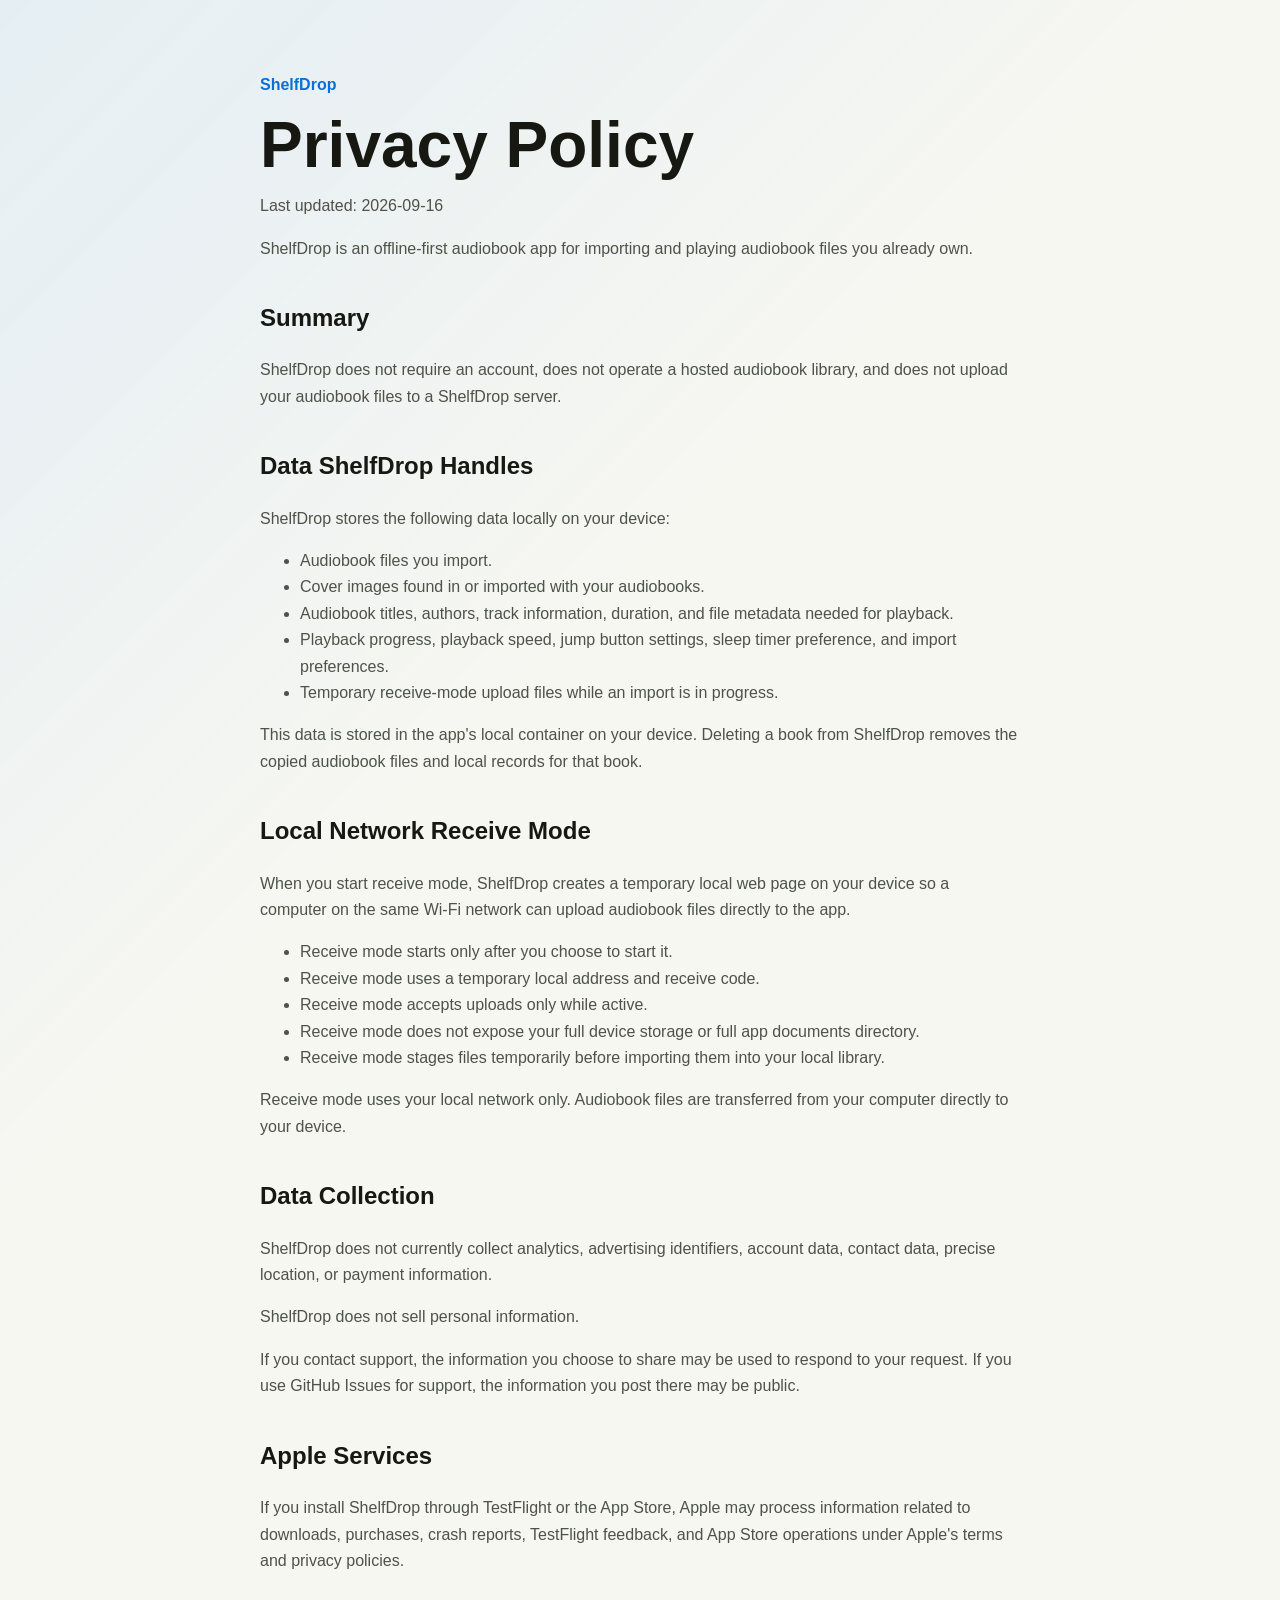
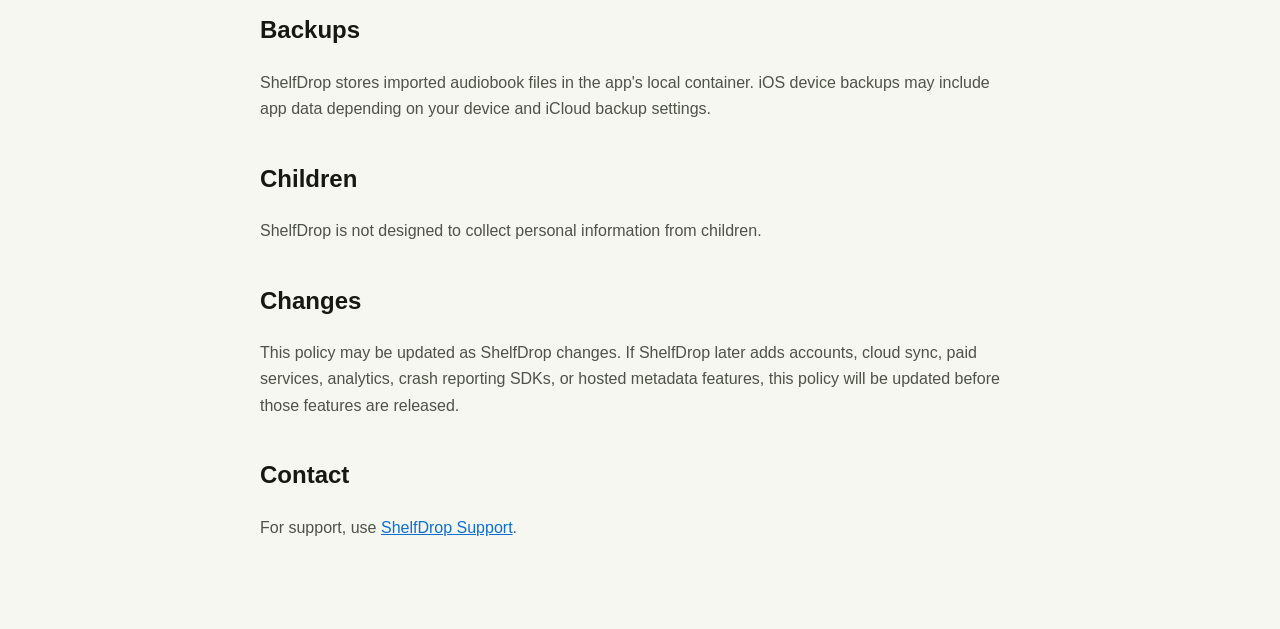
==== privacy.html @ f7dddd5e "Publish ShelfDrop public site" ====
<!doctype html>
<html lang="en">
<head>
  <meta charset="utf-8">
  <meta name="viewport" content="width=device-width, initial-scale=1">
  <title>ShelfDrop Privacy Policy</title>
  <link rel="stylesheet" href="styles.css">
</head>
<body>
  <main class="shell prose">
    <a class="back" href="index.html">ShelfDrop</a>
    <h1>Privacy Policy</h1>
    <p class="muted">Last updated: 2026-09-16</p>

    <p>ShelfDrop is an offline-first audiobook app for importing and playing audiobook files you already own.</p>

    <h2>Summary</h2>
    <p>ShelfDrop does not require an account, does not operate a hosted audiobook library, and does not upload your audiobook files to a ShelfDrop server.</p>

    <h2>Data ShelfDrop Handles</h2>
    <p>ShelfDrop stores the following data locally on your device:</p>
    <ul>
      <li>Audiobook files you import.</li>
      <li>Cover images found in or imported with your audiobooks.</li>
      <li>Audiobook titles, authors, track information, duration, and file metadata needed for playback.</li>
      <li>Playback progress, playback speed, jump button settings, sleep timer preference, and import preferences.</li>
      <li>Temporary receive-mode upload files while an import is in progress.</li>
    </ul>
    <p>This data is stored in the app's local container on your device. Deleting a book from ShelfDrop removes the copied audiobook files and local records for that book.</p>

    <h2>Local Network Receive Mode</h2>
    <p>When you start receive mode, ShelfDrop creates a temporary local web page on your device so a computer on the same Wi-Fi network can upload audiobook files directly to the app.</p>
    <ul>
      <li>Receive mode starts only after you choose to start it.</li>
      <li>Receive mode uses a temporary local address and receive code.</li>
      <li>Receive mode accepts uploads only while active.</li>
      <li>Receive mode does not expose your full device storage or full app documents directory.</li>
      <li>Receive mode stages files temporarily before importing them into your local library.</li>
    </ul>
    <p>Receive mode uses your local network only. Audiobook files are transferred from your computer directly to your device.</p>

    <h2>Data Collection</h2>
    <p>ShelfDrop does not currently collect analytics, advertising identifiers, account data, contact data, precise location, or payment information.</p>
    <p>ShelfDrop does not sell personal information.</p>
    <p>If you contact support, the information you choose to share may be used to respond to your request. If you use GitHub Issues for support, the information you post there may be public.</p>

    <h2>Apple Services</h2>
    <p>If you install ShelfDrop through TestFlight or the App Store, Apple may process information related to downloads, purchases, crash reports, TestFlight feedback, and App Store operations under Apple's terms and privacy policies.</p>

    <h2>Backups</h2>
    <p>ShelfDrop stores imported audiobook files in the app's local container. iOS device backups may include app data depending on your device and iCloud backup settings.</p>

    <h2>Children</h2>
    <p>ShelfDrop is not designed to collect personal information from children.</p>

    <h2>Changes</h2>
    <p>This policy may be updated as ShelfDrop changes. If ShelfDrop later adds accounts, cloud sync, paid services, analytics, crash reporting SDKs, or hosted metadata features, this policy will be updated before those features are released.</p>

    <h2>Contact</h2>
    <p>For support, use <a href="support.html">ShelfDrop Support</a>.</p>
  </main>
</body>
</html>
---- styles.css ----
:root {
  color-scheme: light dark;
  font-family: -apple-system, BlinkMacSystemFont, "Segoe UI", sans-serif;
  background: #f7f7f2;
  color: #171812;
}

body {
  margin: 0;
  min-height: 100vh;
  background:
    linear-gradient(135deg, rgba(10, 132, 255, 0.08), transparent 35%),
    #f7f7f2;
}

a {
  color: #0a70d8;
}

.shell {
  width: min(760px, calc(100vw - 32px));
  margin: 0 auto;
  padding: 72px 0;
}

.eyebrow {
  margin: 0 0 12px;
  color: #0a70d8;
  font-weight: 800;
  letter-spacing: 0.08em;
  text-transform: uppercase;
}

h1 {
  margin: 0;
  max-width: 720px;
  font-size: clamp(2.4rem, 8vw, 5rem);
  line-height: 0.98;
}

.lead {
  max-width: 620px;
  margin: 24px 0 0;
  color: #50544a;
  font-size: 1.2rem;
  line-height: 1.6;
}

.panel {
  margin-top: 56px;
  padding: 24px;
  border: 1px solid #d9dccf;
  border-radius: 8px;
  background: rgba(255, 255, 255, 0.78);
}

.panel h2 {
  margin-top: 0;
}

.links {
  display: flex;
  flex-wrap: wrap;
  gap: 12px;
}

.links a {
  display: inline-block;
  padding: 12px 14px;
  border-radius: 6px;
  background: #0a70d8;
  color: white;
  font-weight: 700;
  text-decoration: none;
}

.prose {
  max-width: 760px;
  line-height: 1.65;
}

.prose h1 {
  margin-top: 16px;
  font-size: clamp(2.2rem, 7vw, 4rem);
}

.prose h2 {
  margin-top: 36px;
}

.prose h3 {
  margin-top: 24px;
}

.muted,
.prose p,
.prose li {
  color: #4e5248;
}

.back {
  font-weight: 800;
  text-decoration: none;
}

@media (prefers-color-scheme: dark) {
  :root {
    background: #12130f;
    color: #f6f6ed;
  }

  body {
    background:
      linear-gradient(135deg, rgba(10, 132, 255, 0.16), transparent 35%),
      #12130f;
  }

  a,
  .eyebrow {
    color: #7ab8ff;
  }

  .lead,
  .muted,
  .prose p,
  .prose li {
    color: #c6cabd;
  }

  .panel {
    border-color: #3d4237;
    background: rgba(31, 34, 27, 0.86);
  }

  .links a {
    color: white;
  }
}
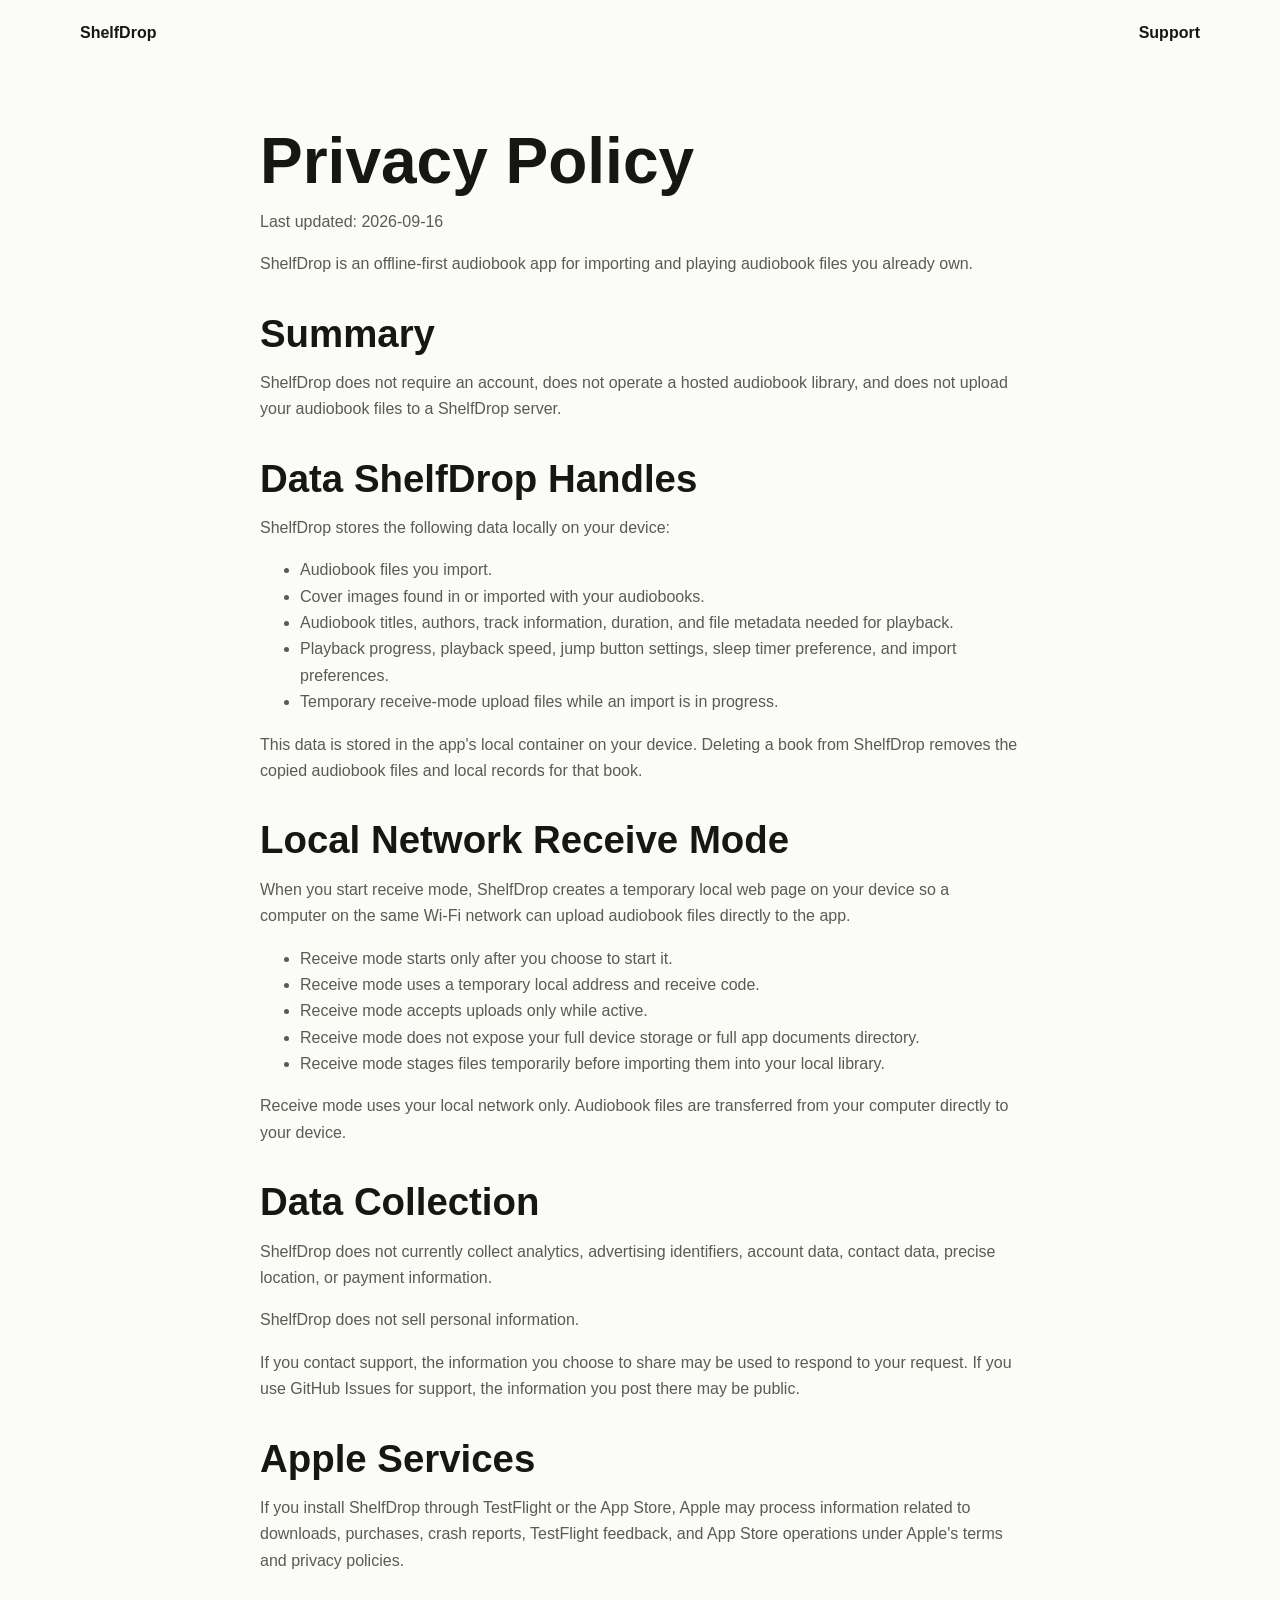
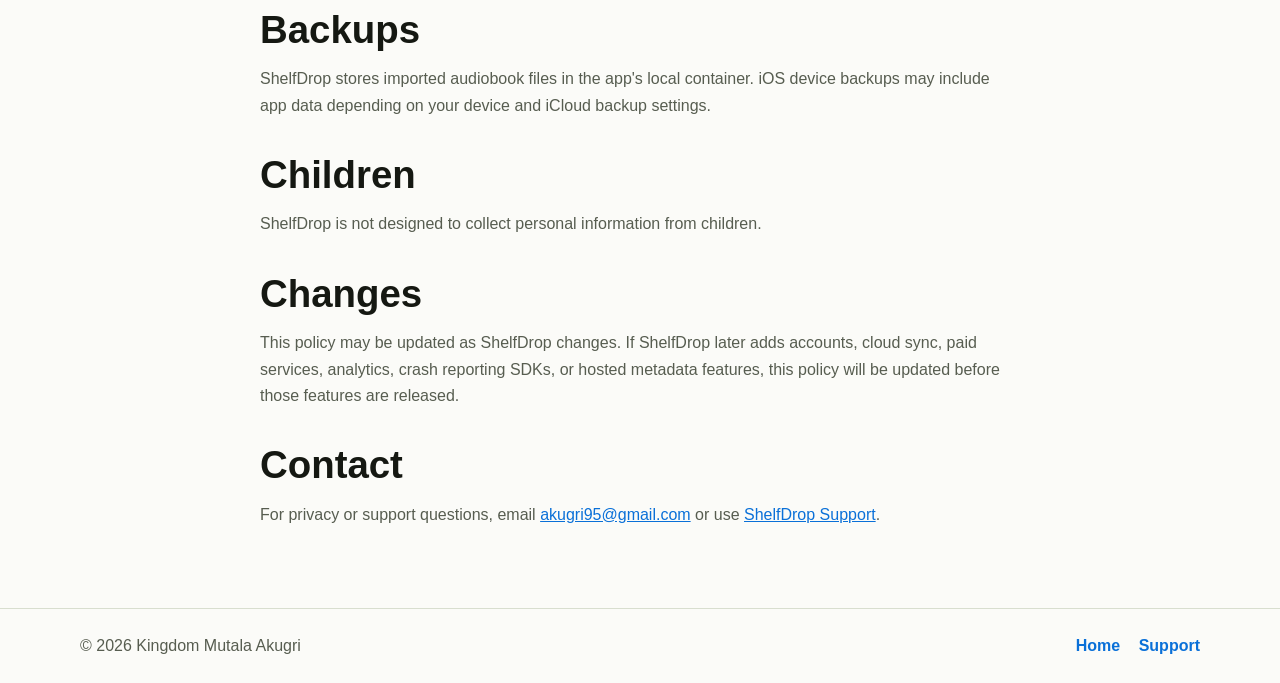
==== commit c8c8d930: "Polish ShelfDrop public site" ====
--- a/privacy.html
+++ b/privacy.html
@@ -7,8 +7,14 @@
   <link rel="stylesheet" href="styles.css">
 </head>
 <body>
+  <nav class="site-nav simple" aria-label="ShelfDrop">
+    <a class="brand" href="index.html">ShelfDrop</a>
+    <div class="nav-links">
+      <a href="support.html">Support</a>
+    </div>
+  </nav>
+
   <main class="shell prose">
-    <a class="back" href="index.html">ShelfDrop</a>
     <h1>Privacy Policy</h1>
     <p class="muted">Last updated: 2026-09-16</p>
 
@@ -57,7 +63,14 @@
     <p>This policy may be updated as ShelfDrop changes. If ShelfDrop later adds accounts, cloud sync, paid services, analytics, crash reporting SDKs, or hosted metadata features, this policy will be updated before those features are released.</p>
 
     <h2>Contact</h2>
-    <p>For support, use <a href="support.html">ShelfDrop Support</a>.</p>
+    <p>For privacy or support questions, email <a href="mailto:akugri95@gmail.com">akugri95@gmail.com</a> or use <a href="support.html">ShelfDrop Support</a>.</p>
   </main>
+
+  <footer class="footer">
+    <div class="shell footer-inner">
+      <span>&copy; 2026 Kingdom Mutala Akugri</span>
+      <span><a href="index.html">Home</a> <a href="support.html">Support</a></span>
+    </div>
+  </footer>
 </body>
 </html>
--- a/styles.css
+++ b/styles.css
@@ -1,86 +1,285 @@
 :root {
   color-scheme: light dark;
   font-family: -apple-system, BlinkMacSystemFont, "Segoe UI", sans-serif;
-  background: #f7f7f2;
-  color: #171812;
+  background: #fbfbf8;
+  color: #151812;
+  --ink: #151812;
+  --paper: #fbfbf8;
+  --muted: #575d50;
+  --line: #d8decf;
+  --green: #3f6e54;
+  --blue: #0a70d8;
+  --gold: #d59a1a;
+  --red: #c94d38;
+  --hero: #10130f;
+}
+
+* {
+  box-sizing: border-box;
 }
 
 body {
   margin: 0;
   min-height: 100vh;
+  background: var(--paper);
+}
+
+a {
+  color: var(--blue);
+}
+
+.shell {
+  width: min(1120px, calc(100vw - 32px));
+  margin: 0 auto;
+}
+
+.site-nav {
+  position: absolute;
+  z-index: 4;
+  top: 0;
+  left: 50%;
+  display: flex;
+  width: min(1120px, calc(100vw - 32px));
+  transform: translateX(-50%);
+  align-items: center;
+  justify-content: space-between;
+  padding: 24px 0;
+}
+
+.site-nav.simple {
+  position: static;
+  transform: none;
+  width: min(1120px, calc(100vw - 32px));
+  margin: 0 auto;
+}
+
+.brand,
+.nav-links a {
+  color: inherit;
+  font-weight: 800;
+  text-decoration: none;
+}
+
+.nav-links {
+  display: flex;
+  gap: 18px;
+  align-items: center;
+}
+
+.hero {
+  position: relative;
+  isolation: isolate;
+  min-height: 88svh;
+  overflow: hidden;
+  background: var(--hero);
+  color: white;
+}
+
+.hero::after {
+  position: absolute;
+  inset: 0;
+  z-index: -1;
+  content: "";
   background:
-    linear-gradient(135deg, rgba(10, 132, 255, 0.08), transparent 35%),
-    #f7f7f2;
-}
-
-a {
-  color: #0a70d8;
-}
-
-.shell {
-  width: min(760px, calc(100vw - 32px));
-  margin: 0 auto;
-  padding: 72px 0;
+    linear-gradient(90deg, rgba(16, 19, 15, 0.94), rgba(16, 19, 15, 0.7) 42%, rgba(16, 19, 15, 0.2)),
+    radial-gradient(circle at 77% 18%, rgba(213, 154, 26, 0.22), transparent 28%),
+    radial-gradient(circle at 65% 72%, rgba(10, 112, 216, 0.22), transparent 30%);
+}
+
+.hero-art {
+  position: absolute;
+  inset: 72px 3vw -20vh auto;
+  z-index: -2;
+  width: min(680px, 57vw);
+}
+
+.hero-shot {
+  position: absolute;
+  width: min(280px, 25vw);
+  border: 1px solid rgba(255, 255, 255, 0.22);
+  border-radius: 8px;
+  box-shadow: 0 24px 72px rgba(0, 0, 0, 0.42);
+}
+
+.hero-shot-main {
+  right: 24%;
+  width: min(340px, 30vw);
+  transform: rotate(2deg);
+}
+
+.hero-shot-left {
+  right: 58%;
+  top: 13vh;
+  opacity: 0.76;
+  transform: rotate(-8deg);
+}
+
+.hero-shot-right {
+  right: 0;
+  top: 18vh;
+  opacity: 0.82;
+  transform: rotate(8deg);
+}
+
+.hero-copy {
+  width: min(690px, calc(100vw - 32px));
+  padding: 22vh 0 18vh;
+  margin-left: max(16px, calc((100vw - 1120px) / 2));
 }
 
 .eyebrow {
   margin: 0 0 12px;
-  color: #0a70d8;
-  font-weight: 800;
-  letter-spacing: 0.08em;
+  color: var(--gold);
+  font-size: 0.78rem;
+  font-weight: 900;
+  letter-spacing: 0;
   text-transform: uppercase;
 }
 
 h1 {
   margin: 0;
-  max-width: 720px;
-  font-size: clamp(2.4rem, 8vw, 5rem);
+  max-width: 760px;
+  font-size: clamp(3rem, 7vw, 6.4rem);
   line-height: 0.98;
+}
+
+h2 {
+  margin: 0;
+  font-size: clamp(1.7rem, 3vw, 2.6rem);
+  line-height: 1.05;
 }
 
 .lead {
   max-width: 620px;
   margin: 24px 0 0;
-  color: #50544a;
+  color: #e9efe4;
   font-size: 1.2rem;
   line-height: 1.6;
 }
 
-.panel {
-  margin-top: 56px;
-  padding: 24px;
-  border: 1px solid #d9dccf;
-  border-radius: 8px;
-  background: rgba(255, 255, 255, 0.78);
-}
-
-.panel h2 {
-  margin-top: 0;
-}
-
+.hero-actions,
 .links {
   display: flex;
   flex-wrap: wrap;
   gap: 12px;
-}
-
+  margin-top: 32px;
+}
+
+.button,
 .links a {
-  display: inline-block;
-  padding: 12px 14px;
-  border-radius: 6px;
-  background: #0a70d8;
+  display: inline-flex;
+  min-height: 48px;
+  align-items: center;
+  justify-content: center;
+  padding: 12px 16px;
+  border-radius: 8px;
+  font-weight: 800;
+  text-decoration: none;
+}
+
+.button.primary,
+.links a {
+  background: var(--blue);
   color: white;
-  font-weight: 700;
-  text-decoration: none;
+}
+
+.button.secondary {
+  border: 1px solid rgba(255, 255, 255, 0.28);
+  color: white;
+  background: rgba(255, 255, 255, 0.08);
+}
+
+.intro-band,
+.screenshots-band,
+.support-band {
+  padding: 72px 0;
+}
+
+.intro-band {
+  background: #fbfbf8;
+}
+
+.feature-grid {
+  display: grid;
+  grid-template-columns: repeat(3, minmax(0, 1fr));
+  gap: 18px;
+}
+
+.feature-grid article {
+  min-height: 220px;
+  padding: 24px;
+  border: 1px solid var(--line);
+  border-radius: 8px;
+  background: white;
+}
+
+.feature-grid h2 {
+  font-size: 1.55rem;
+}
+
+.feature-grid p,
+.support-callout p {
+  color: var(--muted);
+  line-height: 1.6;
+}
+
+.screenshots-band {
+  overflow: hidden;
+  background: #eef5ef;
+}
+
+.section-heading {
+  max-width: 660px;
+  margin-bottom: 28px;
+}
+
+.screenshot-strip {
+  display: grid;
+  grid-template-columns: repeat(5, minmax(170px, 1fr));
+  gap: 18px;
+  align-items: start;
+}
+
+.screenshot-strip img {
+  width: 100%;
+  aspect-ratio: 1242 / 2688;
+  border: 1px solid var(--line);
+  border-radius: 8px;
+  background: #11140f;
+  box-shadow: 0 18px 44px rgba(21, 24, 18, 0.16);
+}
+
+.support-band {
+  background: #ffffff;
+}
+
+.support-callout {
+  display: flex;
+  gap: 24px;
+  align-items: center;
+  justify-content: space-between;
+  padding: 32px;
+  border: 1px solid var(--line);
+  border-radius: 8px;
+  background: #fbfbf8;
+}
+
+.support-callout h2 {
+  margin-top: 0;
+}
+
+.support-callout p {
+  max-width: 680px;
+  margin-bottom: 0;
 }
 
 .prose {
   max-width: 760px;
+  padding: 64px 0;
   line-height: 1.65;
 }
 
 .prose h1 {
-  margin-top: 16px;
   font-size: clamp(2.2rem, 7vw, 4rem);
 }
 
@@ -95,41 +294,137 @@
 .muted,
 .prose p,
 .prose li {
-  color: #4e5248;
-}
-
-.back {
+  color: var(--muted);
+}
+
+.footer {
+  padding: 28px 0;
+  border-top: 1px solid var(--line);
+  color: var(--muted);
+  background: #fbfbf8;
+}
+
+.footer-inner {
+  display: flex;
+  gap: 16px;
+  align-items: center;
+  justify-content: space-between;
+}
+
+.footer a {
+  margin-left: 14px;
   font-weight: 800;
   text-decoration: none;
 }
 
+@media (max-width: 860px) {
+  .hero-copy {
+    padding-top: 18vh;
+  }
+
+  .hero-art {
+    inset: auto -28vw -8vh auto;
+    width: 98vw;
+    height: 34vh;
+    opacity: 0.38;
+  }
+
+  .hero-shot {
+    width: 36vw;
+  }
+
+  .hero-shot-main {
+    top: 1vh;
+    right: 34vw;
+    width: 48vw;
+  }
+
+  .hero-shot-left {
+    top: 9vh;
+    right: 68vw;
+  }
+
+  .hero-shot-right {
+    top: 12vh;
+    right: 4vw;
+  }
+
+  .feature-grid {
+    grid-template-columns: 1fr;
+  }
+
+  .screenshot-strip {
+    grid-template-columns: repeat(5, minmax(180px, 1fr));
+    overflow-x: auto;
+    padding-bottom: 12px;
+  }
+
+  .support-callout,
+  .footer-inner {
+    align-items: flex-start;
+    flex-direction: column;
+  }
+}
+
+@media (max-width: 560px) {
+  .site-nav {
+    padding-top: 18px;
+  }
+
+  .nav-links {
+    gap: 12px;
+  }
+
+  .hero {
+    min-height: 90svh;
+  }
+
+  .hero-copy {
+    padding: 19vh 0 14vh;
+  }
+
+  .lead {
+    font-size: 1.05rem;
+  }
+
+  .intro-band,
+  .screenshots-band,
+  .support-band {
+    padding: 52px 0;
+  }
+
+  .feature-grid article,
+  .support-callout {
+    padding: 20px;
+  }
+}
+
 @media (prefers-color-scheme: dark) {
   :root {
-    background: #12130f;
+    background: #11140f;
     color: #f6f6ed;
-  }
-
-  body {
-    background:
-      linear-gradient(135deg, rgba(10, 132, 255, 0.16), transparent 35%),
-      #12130f;
-  }
-
-  a,
-  .eyebrow {
+    --paper: #11140f;
+    --muted: #c4cabe;
+    --line: #354233;
+  }
+
+  .intro-band,
+  .support-band,
+  .footer {
+    background: #11140f;
+  }
+
+  a {
     color: #7ab8ff;
   }
 
-  .lead,
-  .muted,
-  .prose p,
-  .prose li {
-    color: #c6cabd;
-  }
-
-  .panel {
-    border-color: #3d4237;
-    background: rgba(31, 34, 27, 0.86);
+  .feature-grid article,
+  .support-callout {
+    background: #1b2119;
+  }
+
+  .screenshots-band {
+    background: #182318;
   }
 
   .links a {
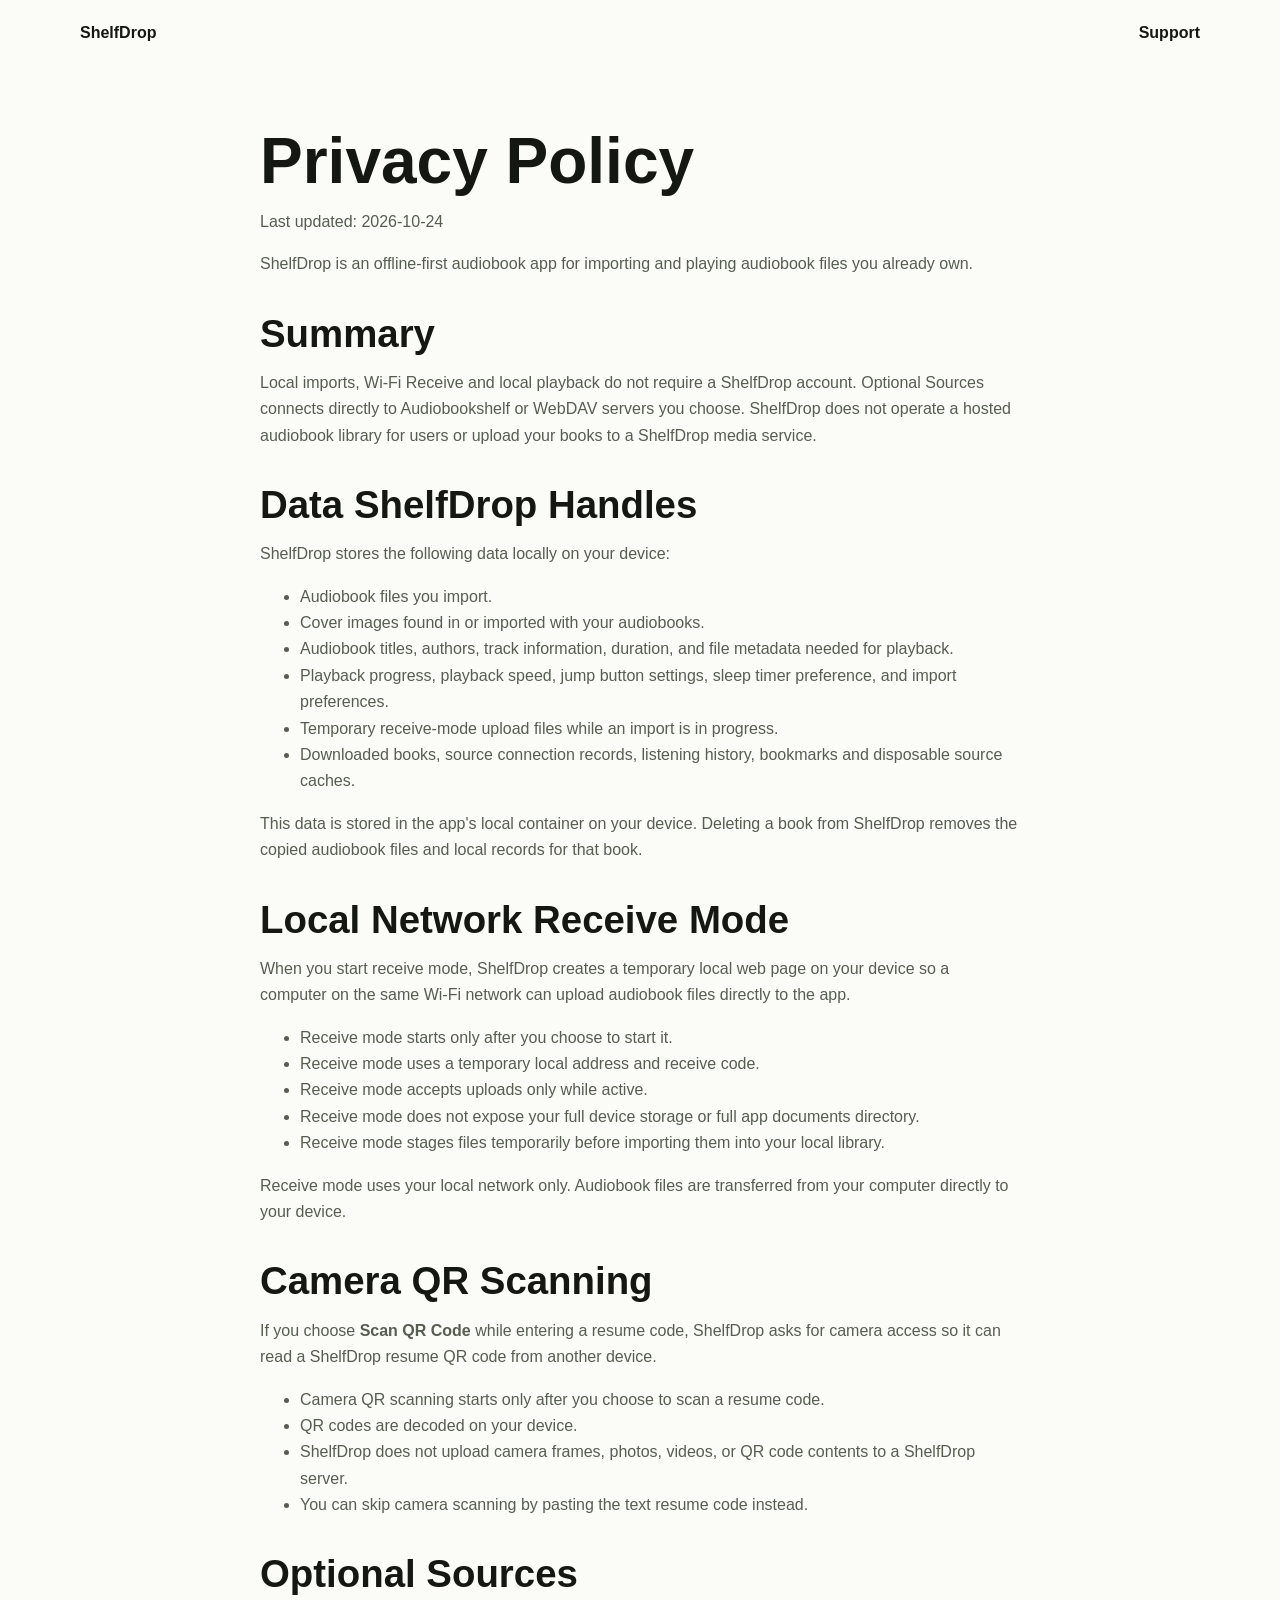
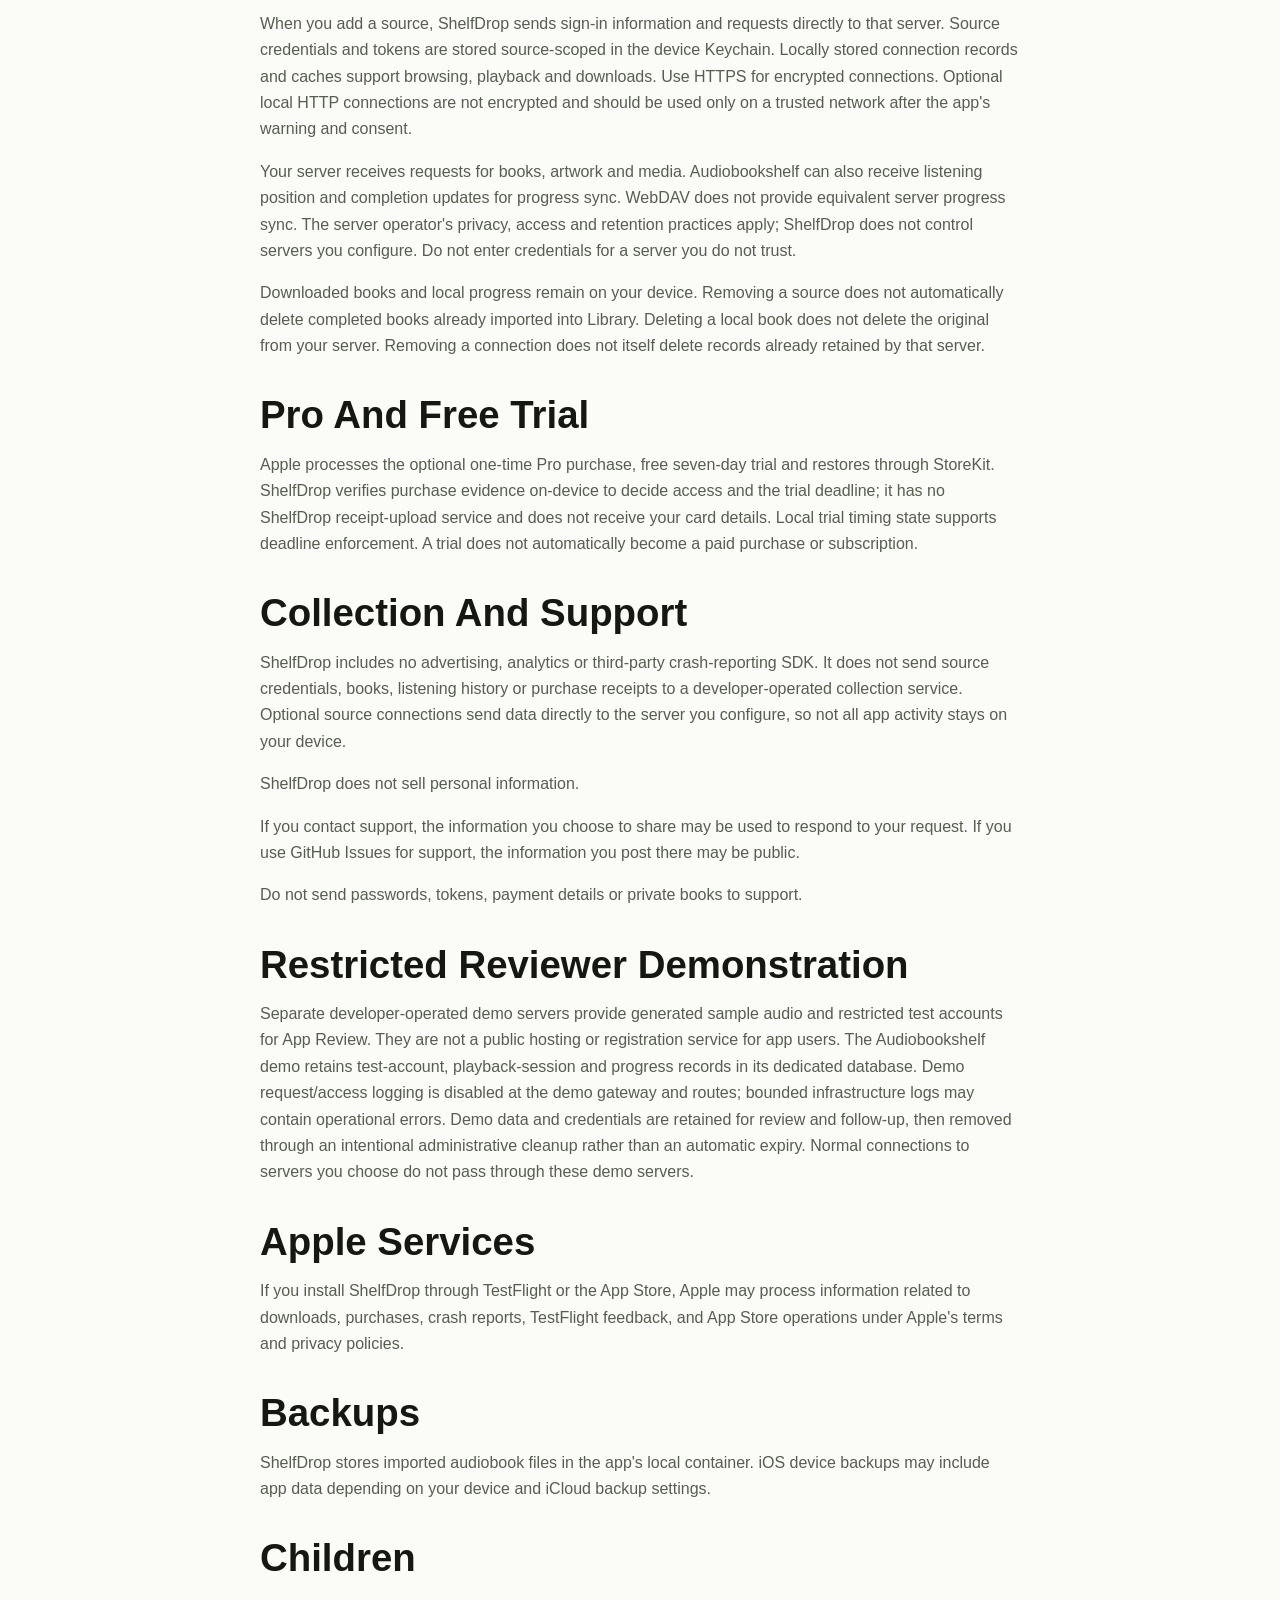
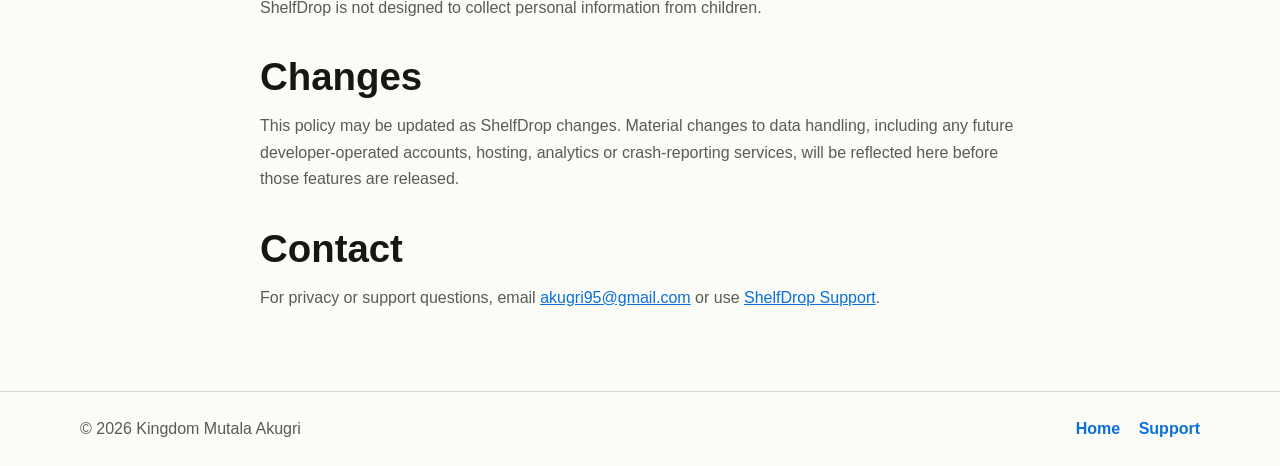
==== commit 3005bcec: "Update ShelfDrop privacy policy for Sources and Pro trial" ====
--- a/privacy.html
+++ b/privacy.html
@@ -16,12 +16,12 @@
 
   <main class="shell prose">
     <h1>Privacy Policy</h1>
-    <p class="muted">Last updated: 2026-09-16</p>
+    <p class="muted">Last updated: 2026-10-24</p>
 
     <p>ShelfDrop is an offline-first audiobook app for importing and playing audiobook files you already own.</p>
 
     <h2>Summary</h2>
-    <p>ShelfDrop does not require an account, does not operate a hosted audiobook library, and does not upload your audiobook files to a ShelfDrop server.</p>
+    <p>Local imports, Wi-Fi Receive and local playback do not require a ShelfDrop account. Optional Sources connects directly to Audiobookshelf or WebDAV servers you choose. ShelfDrop does not operate a hosted audiobook library for users or upload your books to a ShelfDrop media service.</p>
 
     <h2>Data ShelfDrop Handles</h2>
     <p>ShelfDrop stores the following data locally on your device:</p>
@@ -31,6 +31,7 @@
       <li>Audiobook titles, authors, track information, duration, and file metadata needed for playback.</li>
       <li>Playback progress, playback speed, jump button settings, sleep timer preference, and import preferences.</li>
       <li>Temporary receive-mode upload files while an import is in progress.</li>
+      <li>Downloaded books, source connection records, listening history, bookmarks and disposable source caches.</li>
     </ul>
     <p>This data is stored in the app's local container on your device. Deleting a book from ShelfDrop removes the copied audiobook files and local records for that book.</p>
 
@@ -45,10 +46,31 @@
     </ul>
     <p>Receive mode uses your local network only. Audiobook files are transferred from your computer directly to your device.</p>
 
-    <h2>Data Collection</h2>
-    <p>ShelfDrop does not currently collect analytics, advertising identifiers, account data, contact data, precise location, or payment information.</p>
+    <h2>Camera QR Scanning</h2>
+    <p>If you choose <strong>Scan QR Code</strong> while entering a resume code, ShelfDrop asks for camera access so it can read a ShelfDrop resume QR code from another device.</p>
+    <ul>
+      <li>Camera QR scanning starts only after you choose to scan a resume code.</li>
+      <li>QR codes are decoded on your device.</li>
+      <li>ShelfDrop does not upload camera frames, photos, videos, or QR code contents to a ShelfDrop server.</li>
+      <li>You can skip camera scanning by pasting the text resume code instead.</li>
+    </ul>
+
+    <h2>Optional Sources</h2>
+    <p>When you add a source, ShelfDrop sends sign-in information and requests directly to that server. Source credentials and tokens are stored source-scoped in the device Keychain. Locally stored connection records and caches support browsing, playback and downloads. Use HTTPS for encrypted connections. Optional local HTTP connections are not encrypted and should be used only on a trusted network after the app's warning and consent.</p>
+    <p>Your server receives requests for books, artwork and media. Audiobookshelf can also receive listening position and completion updates for progress sync. WebDAV does not provide equivalent server progress sync. The server operator's privacy, access and retention practices apply; ShelfDrop does not control servers you configure. Do not enter credentials for a server you do not trust.</p>
+    <p>Downloaded books and local progress remain on your device. Removing a source does not automatically delete completed books already imported into Library. Deleting a local book does not delete the original from your server. Removing a connection does not itself delete records already retained by that server.</p>
+
+    <h2>Pro And Free Trial</h2>
+    <p>Apple processes the optional one-time Pro purchase, free seven-day trial and restores through StoreKit. ShelfDrop verifies purchase evidence on-device to decide access and the trial deadline; it has no ShelfDrop receipt-upload service and does not receive your card details. Local trial timing state supports deadline enforcement. A trial does not automatically become a paid purchase or subscription.</p>
+
+    <h2>Collection And Support</h2>
+    <p>ShelfDrop includes no advertising, analytics or third-party crash-reporting SDK. It does not send source credentials, books, listening history or purchase receipts to a developer-operated collection service. Optional source connections send data directly to the server you configure, so not all app activity stays on your device.</p>
     <p>ShelfDrop does not sell personal information.</p>
     <p>If you contact support, the information you choose to share may be used to respond to your request. If you use GitHub Issues for support, the information you post there may be public.</p>
+    <p>Do not send passwords, tokens, payment details or private books to support.</p>
+
+    <h2>Restricted Reviewer Demonstration</h2>
+    <p>Separate developer-operated demo servers provide generated sample audio and restricted test accounts for App Review. They are not a public hosting or registration service for app users. The Audiobookshelf demo retains test-account, playback-session and progress records in its dedicated database. Demo request/access logging is disabled at the demo gateway and routes; bounded infrastructure logs may contain operational errors. Demo data and credentials are retained for review and follow-up, then removed through an intentional administrative cleanup rather than an automatic expiry. Normal connections to servers you choose do not pass through these demo servers.</p>
 
     <h2>Apple Services</h2>
     <p>If you install ShelfDrop through TestFlight or the App Store, Apple may process information related to downloads, purchases, crash reports, TestFlight feedback, and App Store operations under Apple's terms and privacy policies.</p>
@@ -60,7 +82,7 @@
     <p>ShelfDrop is not designed to collect personal information from children.</p>
 
     <h2>Changes</h2>
-    <p>This policy may be updated as ShelfDrop changes. If ShelfDrop later adds accounts, cloud sync, paid services, analytics, crash reporting SDKs, or hosted metadata features, this policy will be updated before those features are released.</p>
+    <p>This policy may be updated as ShelfDrop changes. Material changes to data handling, including any future developer-operated accounts, hosting, analytics or crash-reporting services, will be reflected here before those features are released.</p>
 
     <h2>Contact</h2>
     <p>For privacy or support questions, email <a href="mailto:akugri95@gmail.com">akugri95@gmail.com</a> or use <a href="support.html">ShelfDrop Support</a>.</p>
